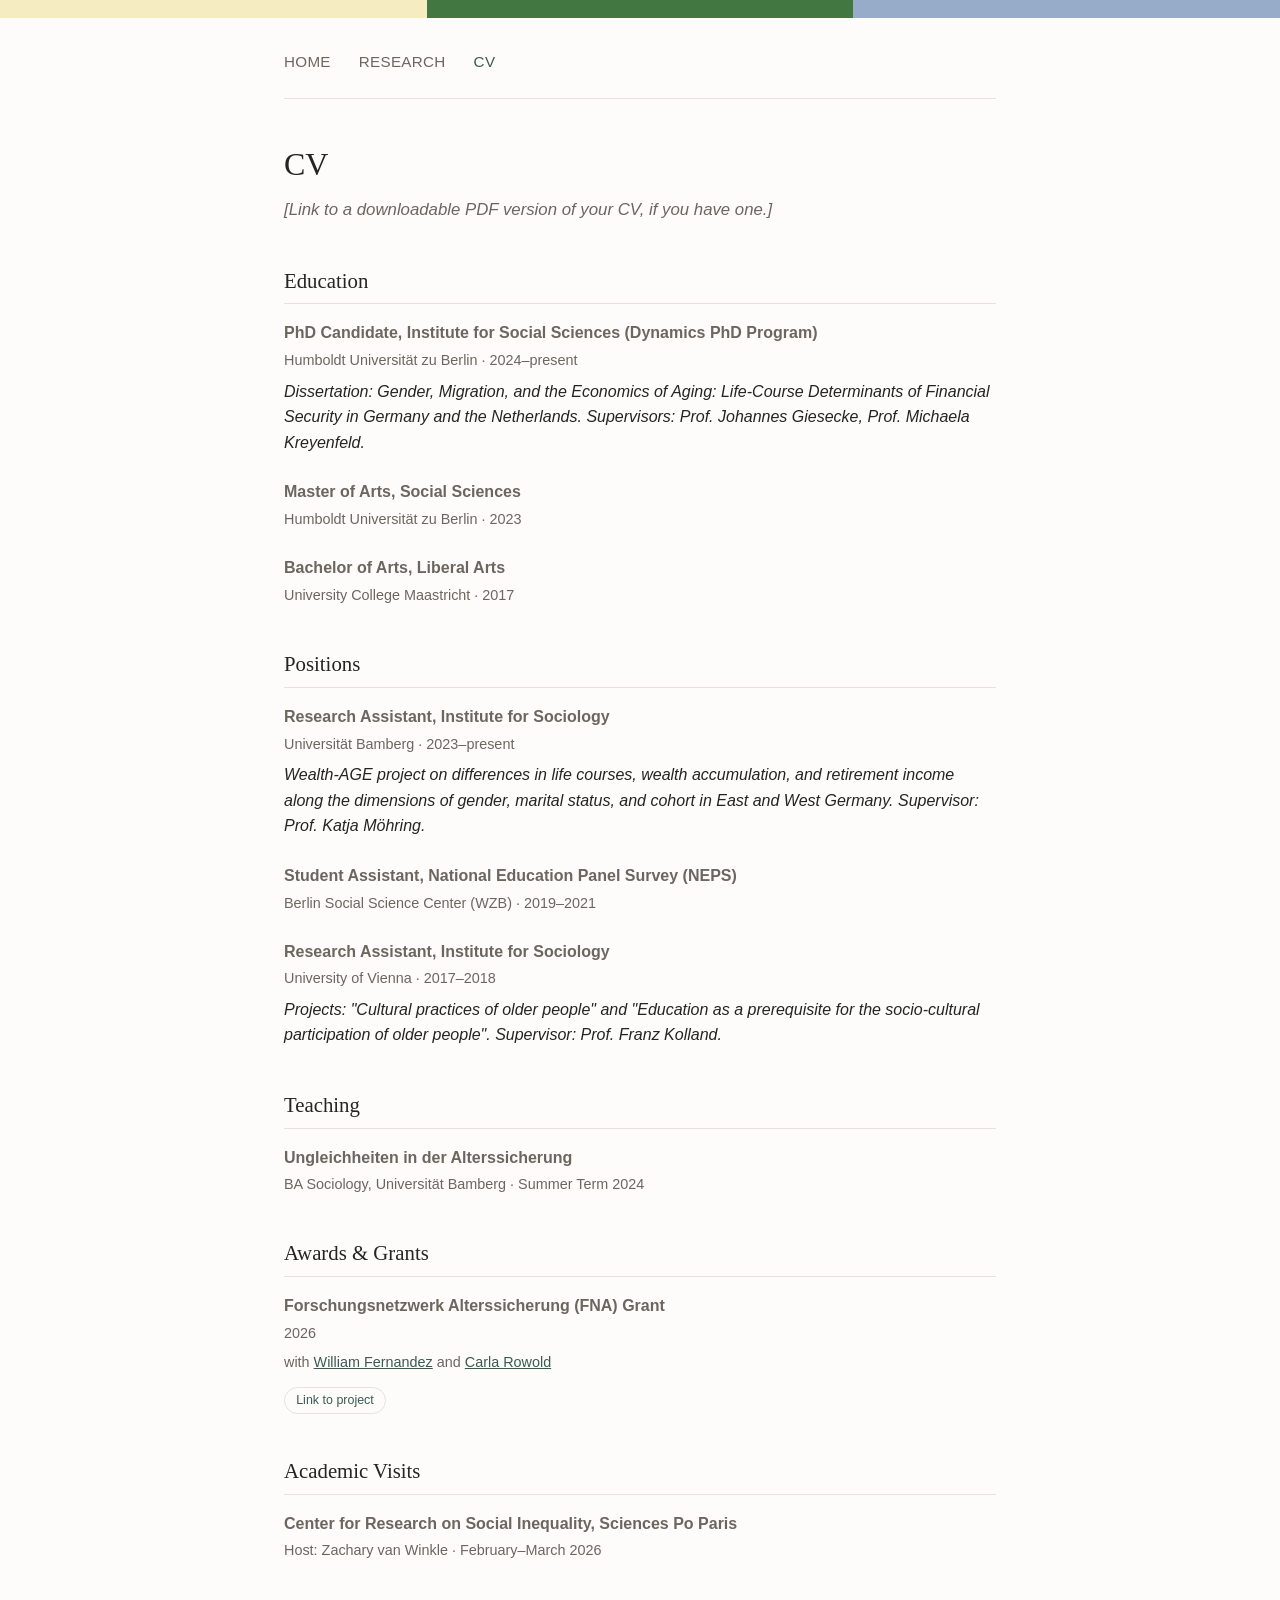
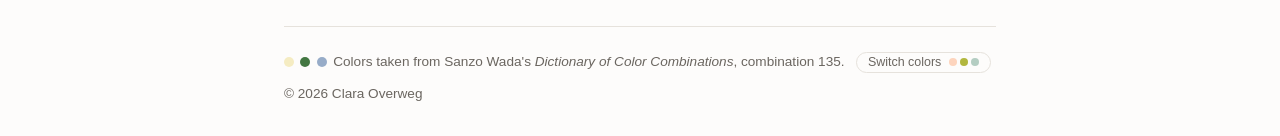
==== cv.html @ e72cbc89 "Populate CV page with education, positions, teaching, and grants Fills in the Education and Position" ====
<!DOCTYPE html>
<html lang="en">
<head>
  <meta charset="UTF-8">
  <meta name="viewport" content="width=device-width, initial-scale=1.0">
  <title>CV · Clara Overweg</title>
  <link rel="stylesheet" href="style.css">
  <script src="script.js"></script>
</head>
<body>
  <div class="color-stripe"><span></span><span></span><span></span></div>
  <div class="page">
    <nav>
      <a href="index.html">Home</a>
      <a href="research.html">Research</a>
      <a href="cv.html" class="active">CV</a>
    </nav>

    <h1>CV</h1>
    <p class="tagline placeholder">[Link to a downloadable PDF version of your CV, if you have one.]</p>

    <section>
      <h2>Education</h2>
      <div class="entry">
        <p class="entry-title">PhD Candidate, Institute for Social Sciences (Dynamics PhD Program)</p>
        <p class="entry-meta">Humboldt Universität zu Berlin · 2024–present</p>
        <p class="entry-abstract">Dissertation: Gender, Migration, and the Economics of Aging: Life-Course Determinants of Financial Security in Germany and the Netherlands. Supervisors: Prof. Johannes Giesecke, Prof. Michaela Kreyenfeld.</p>
      </div>
      <div class="entry">
        <p class="entry-title">Master of Arts, Social Sciences</p>
        <p class="entry-meta">Humboldt Universität zu Berlin · 2023</p>
      </div>
      <div class="entry">
        <p class="entry-title">Bachelor of Arts, Liberal Arts</p>
        <p class="entry-meta">University College Maastricht · 2017</p>
      </div>
    </section>

    <section>
      <h2>Positions</h2>
      <div class="entry">
        <p class="entry-title">Research Assistant, Institute for Sociology</p>
        <p class="entry-meta">Universität Bamberg · 2023–present</p>
        <p class="entry-abstract">Wealth-AGE project on differences in life courses, wealth accumulation, and retirement income along the dimensions of gender, marital status, and cohort in East and West Germany. Supervisor: Prof. Katja Möhring.</p>
      </div>
      <div class="entry">
        <p class="entry-title">Student Assistant, National Education Panel Survey (NEPS)</p>
        <p class="entry-meta">Berlin Social Science Center (WZB) · 2019–2021</p>
      </div>
      <div class="entry">
        <p class="entry-title">Research Assistant, Institute for Sociology</p>
        <p class="entry-meta">University of Vienna · 2017–2018</p>
        <p class="entry-abstract">Projects: "Cultural practices of older people" and "Education as a prerequisite for the socio-cultural participation of older people". Supervisor: Prof. Franz Kolland.</p>
      </div>
    </section>

    <section>
      <h2>Teaching</h2>
      <div class="entry">
        <p class="entry-title">Ungleichheiten in der Alterssicherung</p>
        <p class="entry-meta">BA Sociology, Universität Bamberg · Summer Term 2024</p>
      </div>
    </section>

    <section>
      <h2>Awards & Grants</h2>
      <div class="entry">
        <p class="entry-title">Forschungsnetzwerk Alterssicherung (FNA) Grant</p>
        <p class="entry-meta">2026</p>
        <p class="entry-authors">with <a href="https://william-fernandez.com/">William Fernandez</a> and <a href="https://crowold.github.io/">Carla Rowold</a></p>
        <a href="https://www.fna-rv.de/DE/Inhalt/04_Projekte/04-01_Laufende_Projekte/laufende_Projekte/FNA-P-2026-03_Witwenschaft" class="paper-link" target="_blank" rel="noopener">Link to project</a>
      </div>
    </section>

    <section>
      <h2>Academic Visits</h2>
      <div class="entry">
        <p class="entry-title">Center for Research on Social Inequality, Sciences Po Paris</p>
        <p class="entry-meta">Host: Zachary van Winkle · February–March 2026</p>
      </div>
    </section>

    <footer>
      <div class="palette-credit">
        <span class="swatch"></span>
        <span class="swatch"></span>
        <span class="swatch"></span>
        <span id="palette-caption">Colors taken from Sanzo Wada's <em>Dictionary of Color Combinations</em>, combination 147.</span>
        <button type="button" id="switch-color-btn" class="color-switch-btn">
          Switch colors
          <span class="btn-preview">
            <span class="btn-preview-dot"></span>
            <span class="btn-preview-dot"></span>
            <span class="btn-preview-dot"></span>
          </span>
        </button>
      </div>
      &copy; 2026 Clara Overweg
    </footer>
  </div>
</body>
</html>
---- style.css ----
:root {
  --bg: #fdfcfb;
  --text: #262421;
  --muted: #6b6660;
  --accent: #3a5a52;
  --border: #e6e2dc;
  --max-width: 760px;
  --palette-1: #f27291;
  --palette-2: #82241f;
  --palette-3: #b5decc;
  --preview-1: #f27291;
  --preview-2: #82241f;
  --preview-3: #b5decc;
}

* {
  box-sizing: border-box;
}

body {
  margin: 0;
  padding: 0;
  background: var(--bg);
  color: var(--text);
  font-family: -apple-system, BlinkMacSystemFont, "Segoe UI", Helvetica, Arial, sans-serif;
  line-height: 1.6;
}

.color-stripe {
  display: flex;
  height: 18px;
}

.color-stripe span {
  flex: 1;
}

.color-stripe span:nth-child(1) { background: var(--palette-1); }
.color-stripe span:nth-child(2) { background: var(--palette-2); }
.color-stripe span:nth-child(3) { background: var(--palette-3); }

.page {
  max-width: var(--max-width);
  margin: 0 auto;
  padding: 0 1.5rem;
}

nav {
  display: flex;
  gap: 1.75rem;
  padding: 2rem 0 1.5rem;
  border-bottom: 1px solid var(--border);
  margin-bottom: 2.5rem;
}

nav a {
  position: relative;
  color: var(--muted);
  text-decoration: none;
  font-size: 0.95rem;
  letter-spacing: 0.02em;
  text-transform: uppercase;
}

nav a:hover,
nav a.active {
  color: var(--accent);
}

nav a::before {
  content: "";
  position: absolute;
  top: -2px;
  left: 50%;
  width: 10px;
  height: 10px;
  border-radius: 50%;
  opacity: 0;
  transform: translate(-50%, 0) scale(0.5);
  pointer-events: none;
}

nav a:nth-child(1)::before { background: var(--palette-1); }
nav a:nth-child(2)::before { background: var(--palette-2); }
nav a:nth-child(3)::before { background: var(--palette-3); }

nav a:hover::before {
  animation: nav-bounce 0.6s cubic-bezier(0.28, 0.84, 0.42, 1) forwards;
}

@keyframes nav-bounce {
  0% {
    opacity: 0;
    transform: translate(-50%, 0) scale(0.5);
  }
  40% {
    opacity: 1;
    transform: translate(-50%, -20px) scale(1.05);
  }
  65% {
    transform: translate(-50%, -8px) scale(0.95);
  }
  85% {
    transform: translate(-50%, -14px) scale(1.02);
  }
  100% {
    opacity: 1;
    transform: translate(-50%, -11px) scale(1);
  }
}

h1, h2, h3 {
  font-family: Georgia, "Times New Roman", serif;
  font-weight: normal;
  color: var(--text);
}

h1 {
  font-size: 2rem;
  margin: 0 0 0.4rem;
}

h2 {
  font-size: 1.3rem;
  margin: 2.5rem 0 1rem;
  padding-bottom: 0.4rem;
  border-bottom: 1px solid var(--border);
}

.tagline {
  color: var(--muted);
  margin: 0 0 1.5rem;
  font-size: 1.05rem;
}

a {
  color: var(--accent);
}

.profile {
  display: flex;
  gap: 2.5rem;
  align-items: flex-start;
  margin-bottom: 2rem;
}

.profile-left {
  flex: 0 0 180px;
  display: flex;
  flex-direction: column;
  align-items: center;
  text-align: center;
}

.profile-photo {
  width: 180px;
  height: 180px;
  object-fit: cover;
  object-position: center 30%;
  border-radius: 50%;
  border: 1px solid var(--border);
}

.social-links {
  display: flex;
  flex-direction: column;
  gap: 0.6rem;
  margin-top: 1.25rem;
  width: 100%;
}

.social-links a,
.social-links .social-item {
  display: flex;
  align-items: center;
  gap: 0.55rem;
  justify-content: center;
  color: var(--muted);
  text-decoration: none;
  font-size: 0.9rem;
}

.social-links a:hover {
  color: var(--accent);
}

.social-links svg {
  width: 16px;
  height: 16px;
  flex-shrink: 0;
  fill: currentColor;
}

.profile-right {
  flex: 1;
  min-width: 0;
}

section p {
  margin: 0 0 1rem;
}

.entry {
  margin-bottom: 1.5rem;
}

.entry-title {
  display: block;
  font-weight: 600;
  color: var(--muted);
  margin: 0 0 0.2rem;
}

.entry-meta {
  color: var(--muted);
  font-size: 0.9rem;
  margin: 0 0 0.4rem;
}

.entry-authors {
  display: block;
  color: var(--muted);
  font-weight: normal;
  font-style: normal;
  font-size: 0.9rem;
  margin: 0 0 0.2rem;
}

.entry-authors a {
  text-decoration: underline;
}

.entry-abstract {
  font-style: italic;
}

.placeholder {
  color: var(--muted);
  font-style: italic;
}

footer {
  margin: 4rem 0 2rem;
  padding-top: 1.5rem;
  border-top: 1px solid var(--border);
  color: var(--muted);
  font-size: 0.85rem;
}

.palette-credit {
  display: flex;
  flex-wrap: wrap;
  align-items: center;
  gap: 0.4rem;
  row-gap: 0.4rem;
  margin-bottom: 0.6rem;
}

.palette-credit .swatch {
  width: 10px;
  height: 10px;
  border-radius: 50%;
  display: inline-block;
}

.palette-credit .swatch:nth-child(1) { background: var(--palette-1); }
.palette-credit .swatch:nth-child(2) { background: var(--palette-2); }
.palette-credit .swatch:nth-child(3) { background: var(--palette-3); }

.color-switch-btn {
  display: inline-flex;
  align-items: center;
  gap: 0.45rem;
  margin-left: 0.3rem;
  background: none;
  border: 1px solid var(--border);
  border-radius: 999px;
  padding: 0.15rem 0.7rem;
  font-size: 0.78rem;
  font-family: inherit;
  color: var(--muted);
  cursor: pointer;
}

.color-switch-btn:hover {
  color: var(--accent);
  border-color: var(--accent);
}

.btn-preview {
  display: inline-flex;
  gap: 3px;
}

.btn-preview-dot {
  width: 8px;
  height: 8px;
  border-radius: 50%;
  display: inline-block;
}

.btn-preview-dot:nth-child(1) { background: var(--preview-1); }
.btn-preview-dot:nth-child(2) { background: var(--preview-2); }
.btn-preview-dot:nth-child(3) { background: var(--preview-3); }

.paper-link {
  display: inline-block;
  margin-top: 0.6rem;
  padding: 0.15rem 0.7rem;
  border: 1px solid var(--border);
  border-radius: 999px;
  font-size: 0.78rem;
  text-decoration: none;
}

.paper-link:hover {
  color: var(--accent);
  border-color: var(--accent);
}

.pub-entry summary {
  display: flex;
  align-items: flex-start;
  gap: 0.6rem;
  cursor: pointer;
  list-style: none;
}

.pub-entry summary::-webkit-details-marker {
  display: none;
}

.pub-entry .entry-heading {
  display: flex;
  flex-direction: column;
}

.pub-entry .entry-arrow {
  margin-top: 0.4rem;
  width: 0;
  height: 0;
  border-top: 5px solid transparent;
  border-bottom: 5px solid transparent;
  border-left: 7px solid var(--palette-2);
  flex-shrink: 0;
  transition: transform 0.2s ease;
}

.pub-entry[open] .entry-arrow {
  transform: rotate(90deg);
}

.pub-entry .entry-abstract {
  margin: 0.75rem 0 0 1.15rem;
}

@media (max-width: 560px) {
  .profile {
    flex-direction: column;
    align-items: center;
  }

  .profile-left {
    flex: none;
  }
}
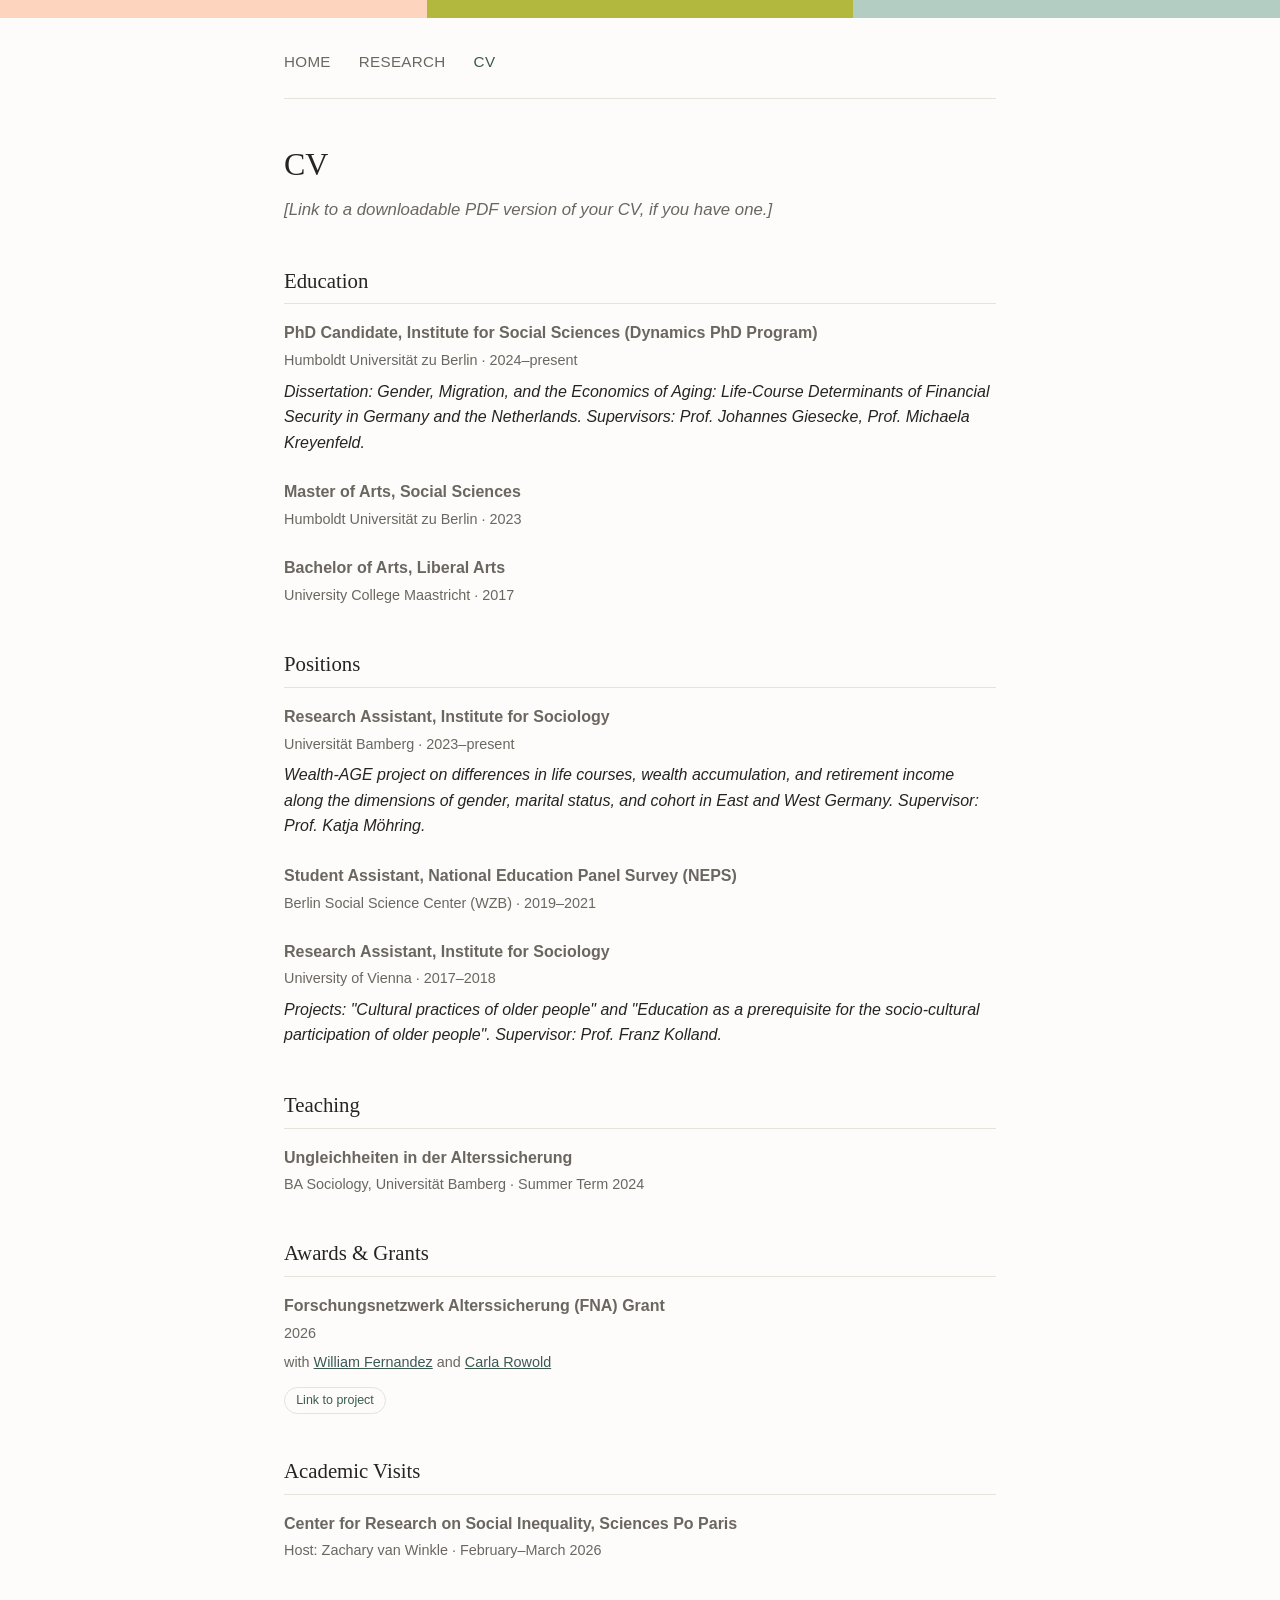
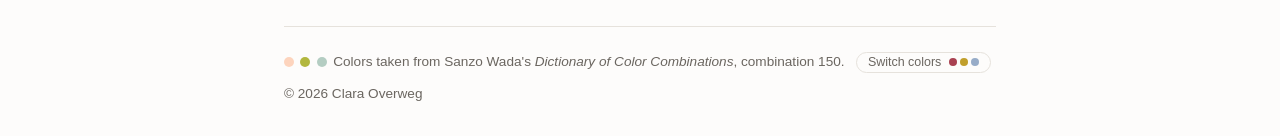
==== commit 67e3171a: "Fix Bluesky icon, add ORCID, and add SEO metadata Replaces the malformed Bluesky icon path with a we" ====
--- a/cv.html
+++ b/cv.html
@@ -3,7 +3,17 @@
 <head>
   <meta charset="UTF-8">
   <meta name="viewport" content="width=device-width, initial-scale=1.0">
-  <title>CV · Clara Overweg</title>
+  <title>CV — Clara Overweg</title>
+  <meta name="description" content="CV of Clara Overweg, PhD student in Sociology at Humboldt University of Berlin: education, academic positions, teaching, publications, and grants. Lebenslauf von Clara Overweg.">
+  <link rel="canonical" href="https://claraoverweg.github.io/cv.html">
+
+  <meta property="og:title" content="CV — Clara Overweg">
+  <meta property="og:description" content="Education, academic positions, teaching, publications, and grants.">
+  <meta property="og:image" content="https://claraoverweg.github.io/assets/profile.jpg">
+  <meta property="og:url" content="https://claraoverweg.github.io/cv.html">
+  <meta property="og:type" content="website">
+  <meta name="twitter:card" content="summary_large_image">
+
   <link rel="stylesheet" href="style.css">
   <script src="script.js"></script>
 </head>
--- a/style.css
+++ b/style.css
@@ -145,7 +145,7 @@
 }
 
 .profile-left {
-  flex: 0 0 180px;
+  flex: 0 0 260px;
   display: flex;
   flex-direction: column;
   align-items: center;
@@ -178,6 +178,7 @@
   color: var(--muted);
   text-decoration: none;
   font-size: 0.9rem;
+  white-space: nowrap;
 }
 
 .social-links a:hover {
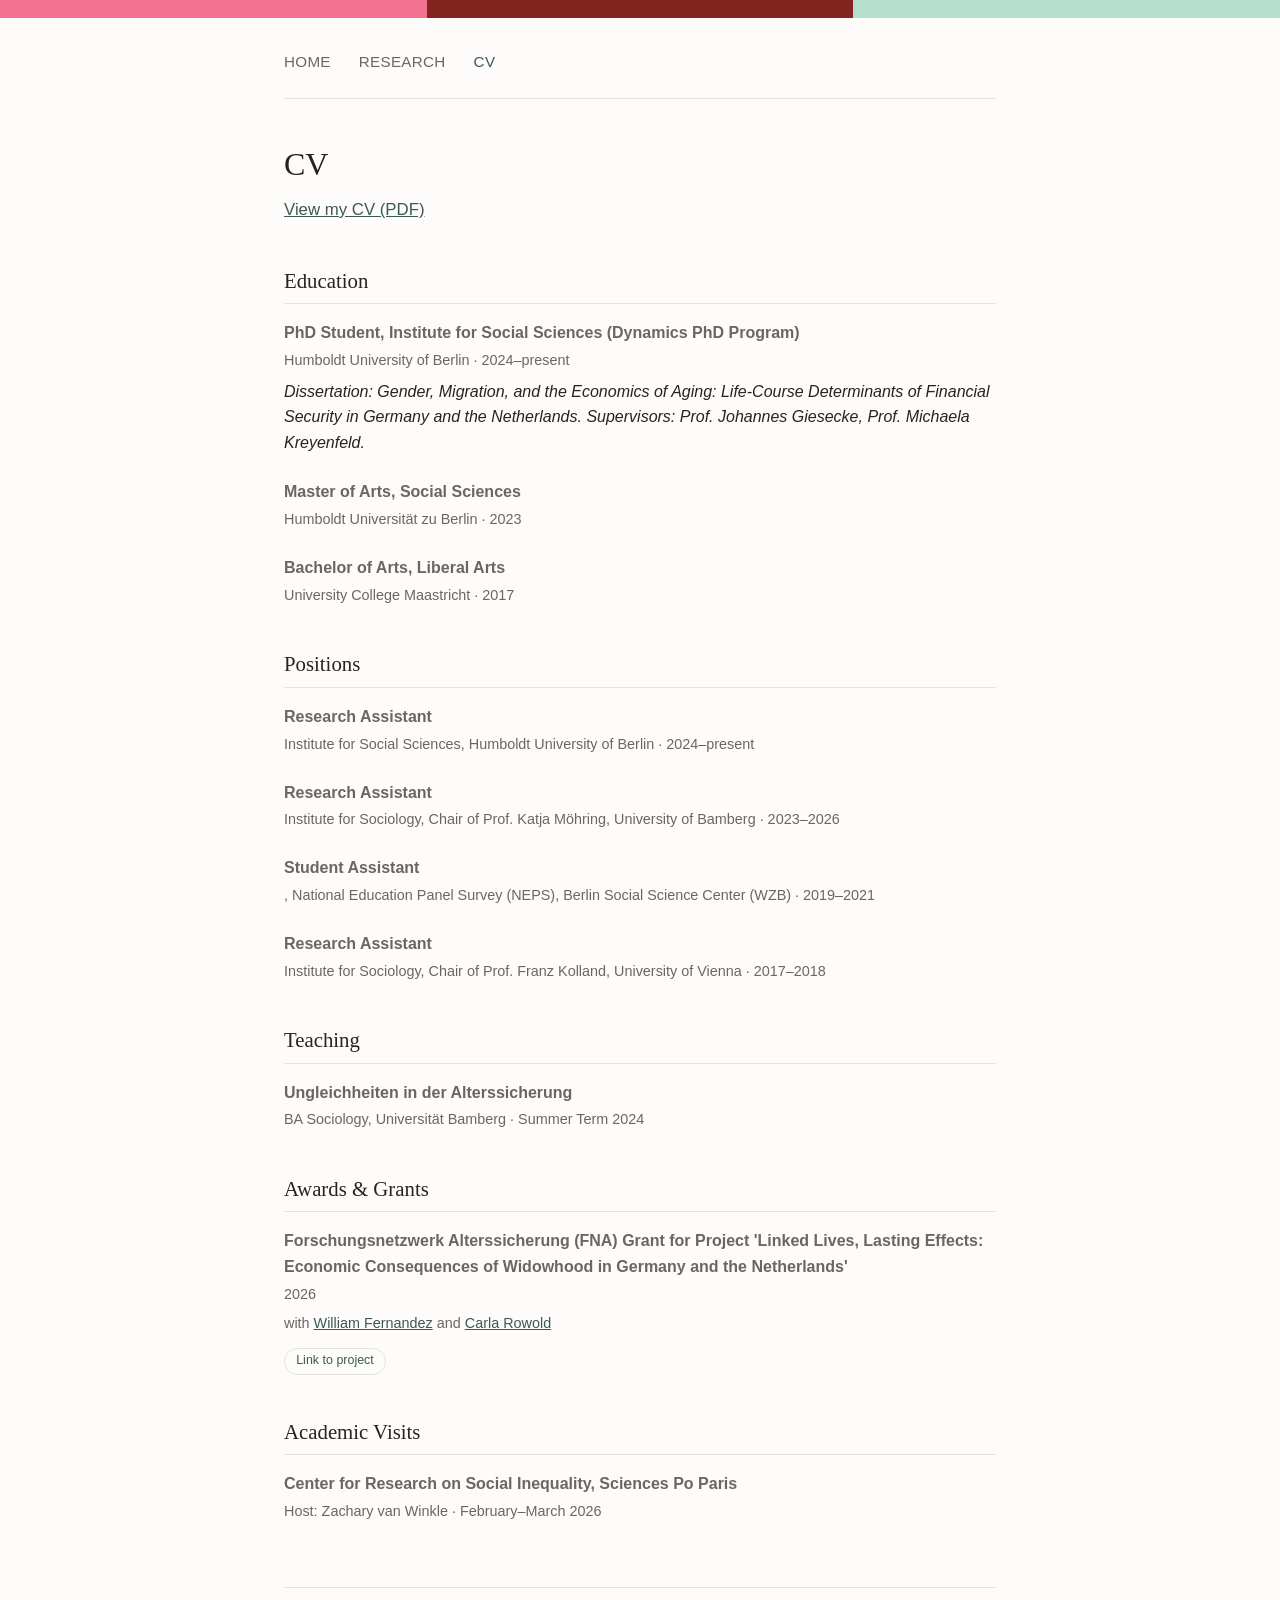
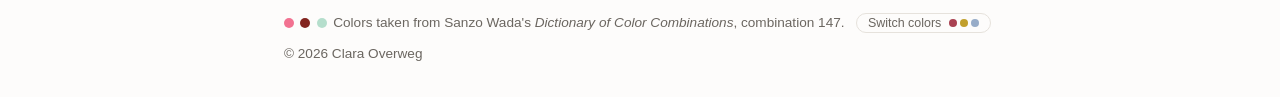
==== commit fb8d0a86: "Update cv.html" ====
--- a/cv.html
+++ b/cv.html
@@ -27,13 +27,15 @@
     </nav>
 
     <h1>CV</h1>
-    <p class="tagline placeholder">[Link to a downloadable PDF version of your CV, if you have one.]</p>
+<p class="tagline">
+  <a href="cv.pdf" target="_blank" rel="noopener">View my CV (PDF)</a>
+</p>
 
     <section>
       <h2>Education</h2>
       <div class="entry">
-        <p class="entry-title">PhD Candidate, Institute for Social Sciences (Dynamics PhD Program)</p>
-        <p class="entry-meta">Humboldt Universität zu Berlin · 2024–present</p>
+        <p class="entry-title">PhD Student, Institute for Social Sciences (Dynamics PhD Program)</p>
+        <p class="entry-meta">Humboldt University of Berlin · 2024–present</p>
         <p class="entry-abstract">Dissertation: Gender, Migration, and the Economics of Aging: Life-Course Determinants of Financial Security in Germany and the Netherlands. Supervisors: Prof. Johannes Giesecke, Prof. Michaela Kreyenfeld.</p>
       </div>
       <div class="entry">
@@ -49,18 +51,18 @@
     <section>
       <h2>Positions</h2>
       <div class="entry">
-        <p class="entry-title">Research Assistant, Institute for Sociology</p>
-        <p class="entry-meta">Universität Bamberg · 2023–present</p>
-        <p class="entry-abstract">Wealth-AGE project on differences in life courses, wealth accumulation, and retirement income along the dimensions of gender, marital status, and cohort in East and West Germany. Supervisor: Prof. Katja Möhring.</p>
+        <p class="entry-title">Research Assistant</p>
+        <p class="entry-meta">Institute for Social Sciences, Humboldt University of Berlin · 2024–present</p>      </div>
+      <div class="entry">
+        <p class="entry-title">Research Assistant</p>
+        <p class="entry-meta">Institute for Sociology, Chair of Prof. Katja Möhring, University of Bamberg · 2023–2026</p>      </div>
+      <div class="entry">
+        <p class="entry-title">Student Assistant</p>
+        <p class="entry-meta">, National Education Panel Survey (NEPS), Berlin Social Science Center (WZB) · 2019–2021</p>
       </div>
       <div class="entry">
-        <p class="entry-title">Student Assistant, National Education Panel Survey (NEPS)</p>
-        <p class="entry-meta">Berlin Social Science Center (WZB) · 2019–2021</p>
-      </div>
-      <div class="entry">
-        <p class="entry-title">Research Assistant, Institute for Sociology</p>
-        <p class="entry-meta">University of Vienna · 2017–2018</p>
-        <p class="entry-abstract">Projects: "Cultural practices of older people" and "Education as a prerequisite for the socio-cultural participation of older people". Supervisor: Prof. Franz Kolland.</p>
+        <p class="entry-title">Research Assistant</p>
+        <p class="entry-meta">Institute for Sociology, Chair of Prof. Franz Kolland, University of Vienna · 2017–2018</p>
       </div>
     </section>
 
@@ -75,7 +77,7 @@
     <section>
       <h2>Awards & Grants</h2>
       <div class="entry">
-        <p class="entry-title">Forschungsnetzwerk Alterssicherung (FNA) Grant</p>
+        <p class="entry-title">Forschungsnetzwerk Alterssicherung (FNA) Grant for Project 'Linked Lives, Lasting Effects: Economic Consequences of Widowhood in Germany and the Netherlands'</p>
         <p class="entry-meta">2026</p>
         <p class="entry-authors">with <a href="https://william-fernandez.com/">William Fernandez</a> and <a href="https://crowold.github.io/">Carla Rowold</a></p>
         <a href="https://www.fna-rv.de/DE/Inhalt/04_Projekte/04-01_Laufende_Projekte/laufende_Projekte/FNA-P-2026-03_Witwenschaft" class="paper-link" target="_blank" rel="noopener">Link to project</a>
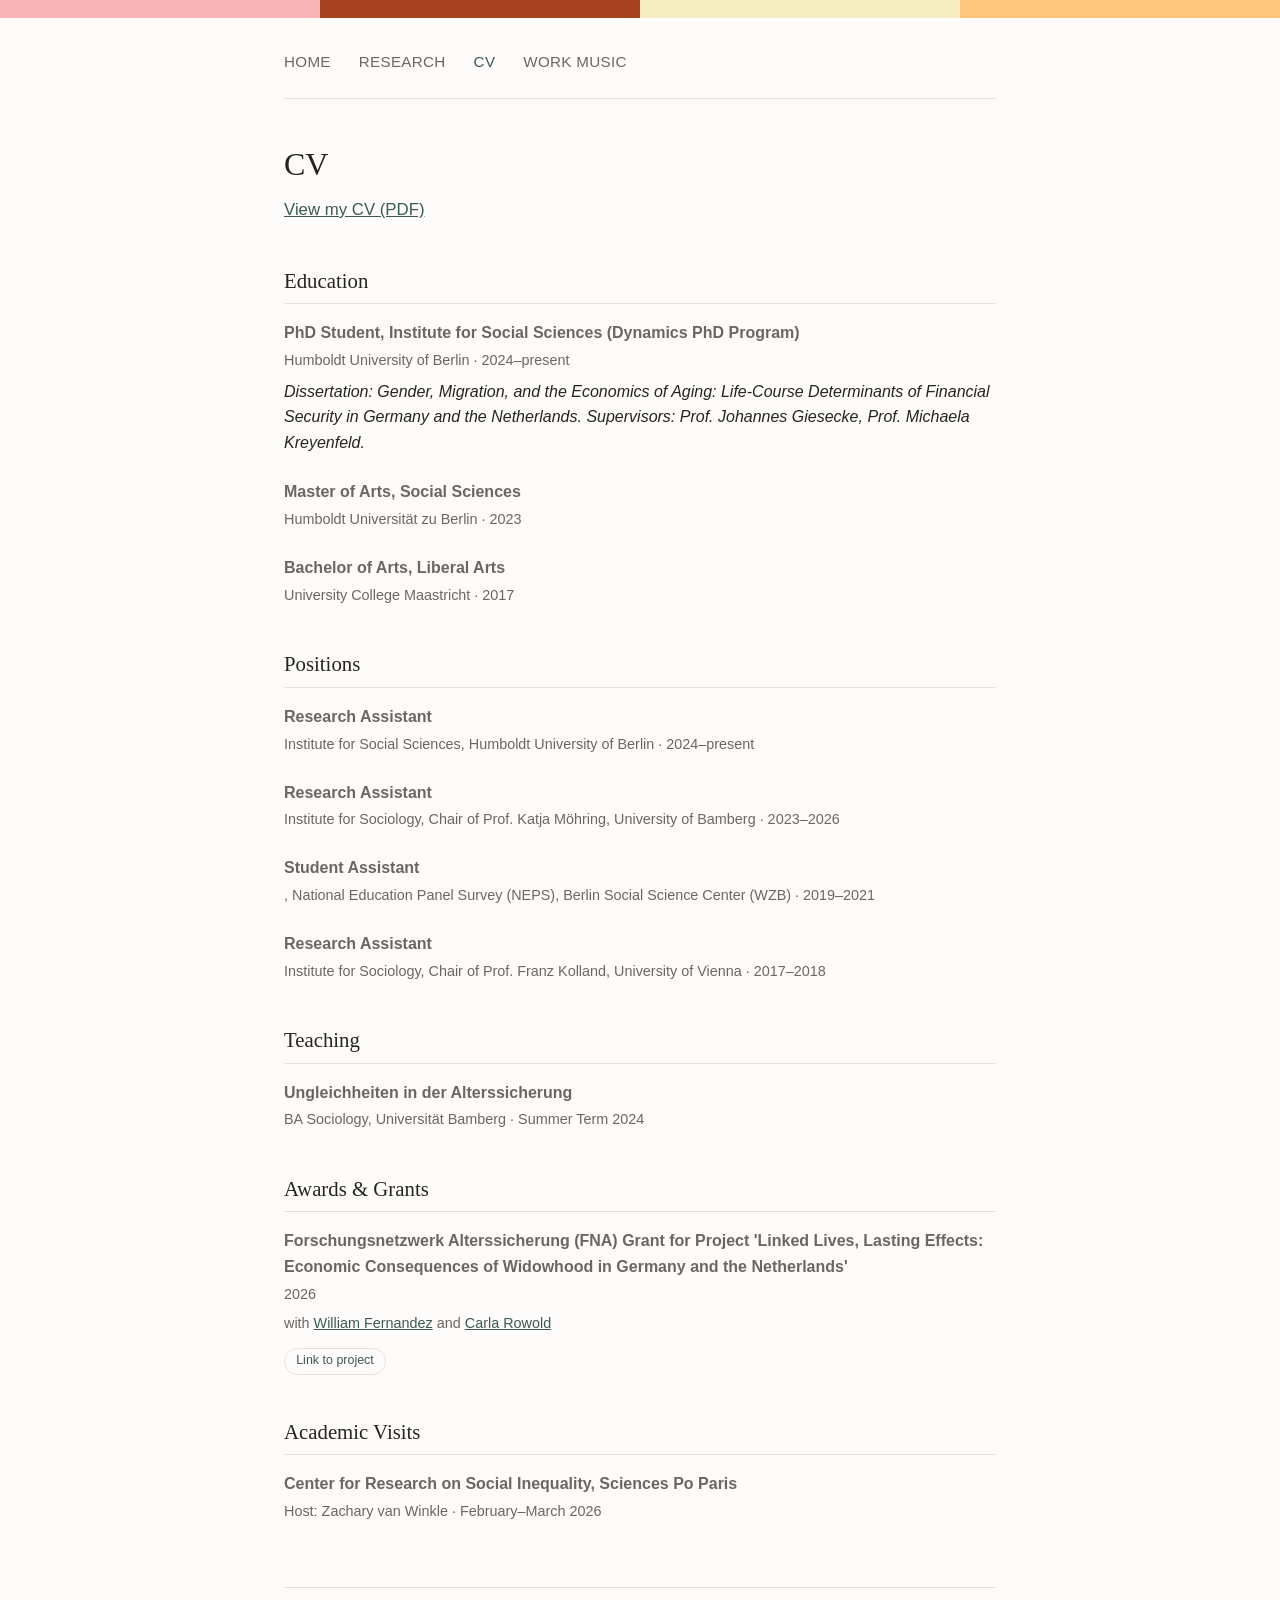
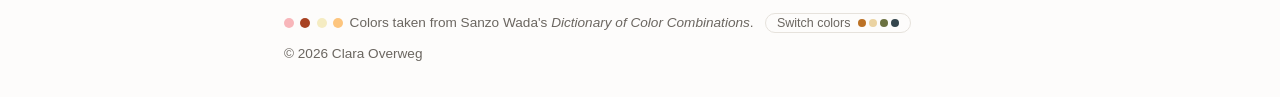
==== commit 1a0831d7: "Add Work Music page and switch to four-color palette system Adds a new Work Music tab with 8 collaps" ====
--- a/cv.html
+++ b/cv.html
@@ -18,12 +18,13 @@
   <script src="script.js"></script>
 </head>
 <body>
-  <div class="color-stripe"><span></span><span></span><span></span></div>
+  <div class="color-stripe"><span></span><span></span><span></span><span></span></div>
   <div class="page">
     <nav>
       <a href="index.html">Home</a>
       <a href="research.html">Research</a>
       <a href="cv.html" class="active">CV</a>
+      <a href="music.html">Work Music</a>
     </nav>
 
     <h1>CV</h1>
@@ -97,10 +98,12 @@
         <span class="swatch"></span>
         <span class="swatch"></span>
         <span class="swatch"></span>
-        <span id="palette-caption">Colors taken from Sanzo Wada's <em>Dictionary of Color Combinations</em>, combination 147.</span>
+        <span class="swatch"></span>
+        <span id="palette-caption">Colors taken from Sanzo Wada's <em>Dictionary of Color Combinations</em>.</span>
         <button type="button" id="switch-color-btn" class="color-switch-btn">
           Switch colors
           <span class="btn-preview">
+            <span class="btn-preview-dot"></span>
             <span class="btn-preview-dot"></span>
             <span class="btn-preview-dot"></span>
             <span class="btn-preview-dot"></span>
--- a/style.css
+++ b/style.css
@@ -5,12 +5,14 @@
   --accent: #3a5a52;
   --border: #e6e2dc;
   --max-width: 760px;
-  --palette-1: #f27291;
-  --palette-2: #82241f;
-  --palette-3: #b5decc;
-  --preview-1: #f27291;
-  --preview-2: #82241f;
-  --preview-3: #b5decc;
+  --palette-1: #bb7125;
+  --palette-2: #ebd3a2;
+  --palette-3: #6b7140;
+  --palette-4: #34454c;
+  --preview-1: #bb7125;
+  --preview-2: #ebd3a2;
+  --preview-3: #6b7140;
+  --preview-4: #34454c;
 }
 
 * {
@@ -38,6 +40,7 @@
 .color-stripe span:nth-child(1) { background: var(--palette-1); }
 .color-stripe span:nth-child(2) { background: var(--palette-2); }
 .color-stripe span:nth-child(3) { background: var(--palette-3); }
+.color-stripe span:nth-child(4) { background: var(--palette-4); }
 
 .page {
   max-width: var(--max-width);
@@ -83,6 +86,7 @@
 nav a:nth-child(1)::before { background: var(--palette-1); }
 nav a:nth-child(2)::before { background: var(--palette-2); }
 nav a:nth-child(3)::before { background: var(--palette-3); }
+nav a:nth-child(4)::before { background: var(--palette-4); }
 
 nav a:hover::before {
   animation: nav-bounce 0.6s cubic-bezier(0.28, 0.84, 0.42, 1) forwards;
@@ -267,6 +271,7 @@
 .palette-credit .swatch:nth-child(1) { background: var(--palette-1); }
 .palette-credit .swatch:nth-child(2) { background: var(--palette-2); }
 .palette-credit .swatch:nth-child(3) { background: var(--palette-3); }
+.palette-credit .swatch:nth-child(4) { background: var(--palette-4); }
 
 .color-switch-btn {
   display: inline-flex;
@@ -303,6 +308,7 @@
 .btn-preview-dot:nth-child(1) { background: var(--preview-1); }
 .btn-preview-dot:nth-child(2) { background: var(--preview-2); }
 .btn-preview-dot:nth-child(3) { background: var(--preview-3); }
+.btn-preview-dot:nth-child(4) { background: var(--preview-4); }
 
 .paper-link {
   display: inline-block;
@@ -355,6 +361,33 @@
   margin: 0.75rem 0 0 1.15rem;
 }
 
+.music-entry .entry-arrow {
+  border-left-color: var(--palette-4);
+}
+
+.music-entry .entry-title {
+  flex: 1;
+}
+
+.speaker-btn {
+  display: inline-flex;
+  align-items: center;
+  justify-content: center;
+  flex-shrink: 0;
+  margin-left: auto;
+  color: var(--palette-4);
+}
+
+.speaker-btn svg {
+  width: 18px;
+  height: 18px;
+  fill: currentColor;
+}
+
+.speaker-btn:hover {
+  opacity: 0.7;
+}
+
 @media (max-width: 560px) {
   .profile {
     flex-direction: column;
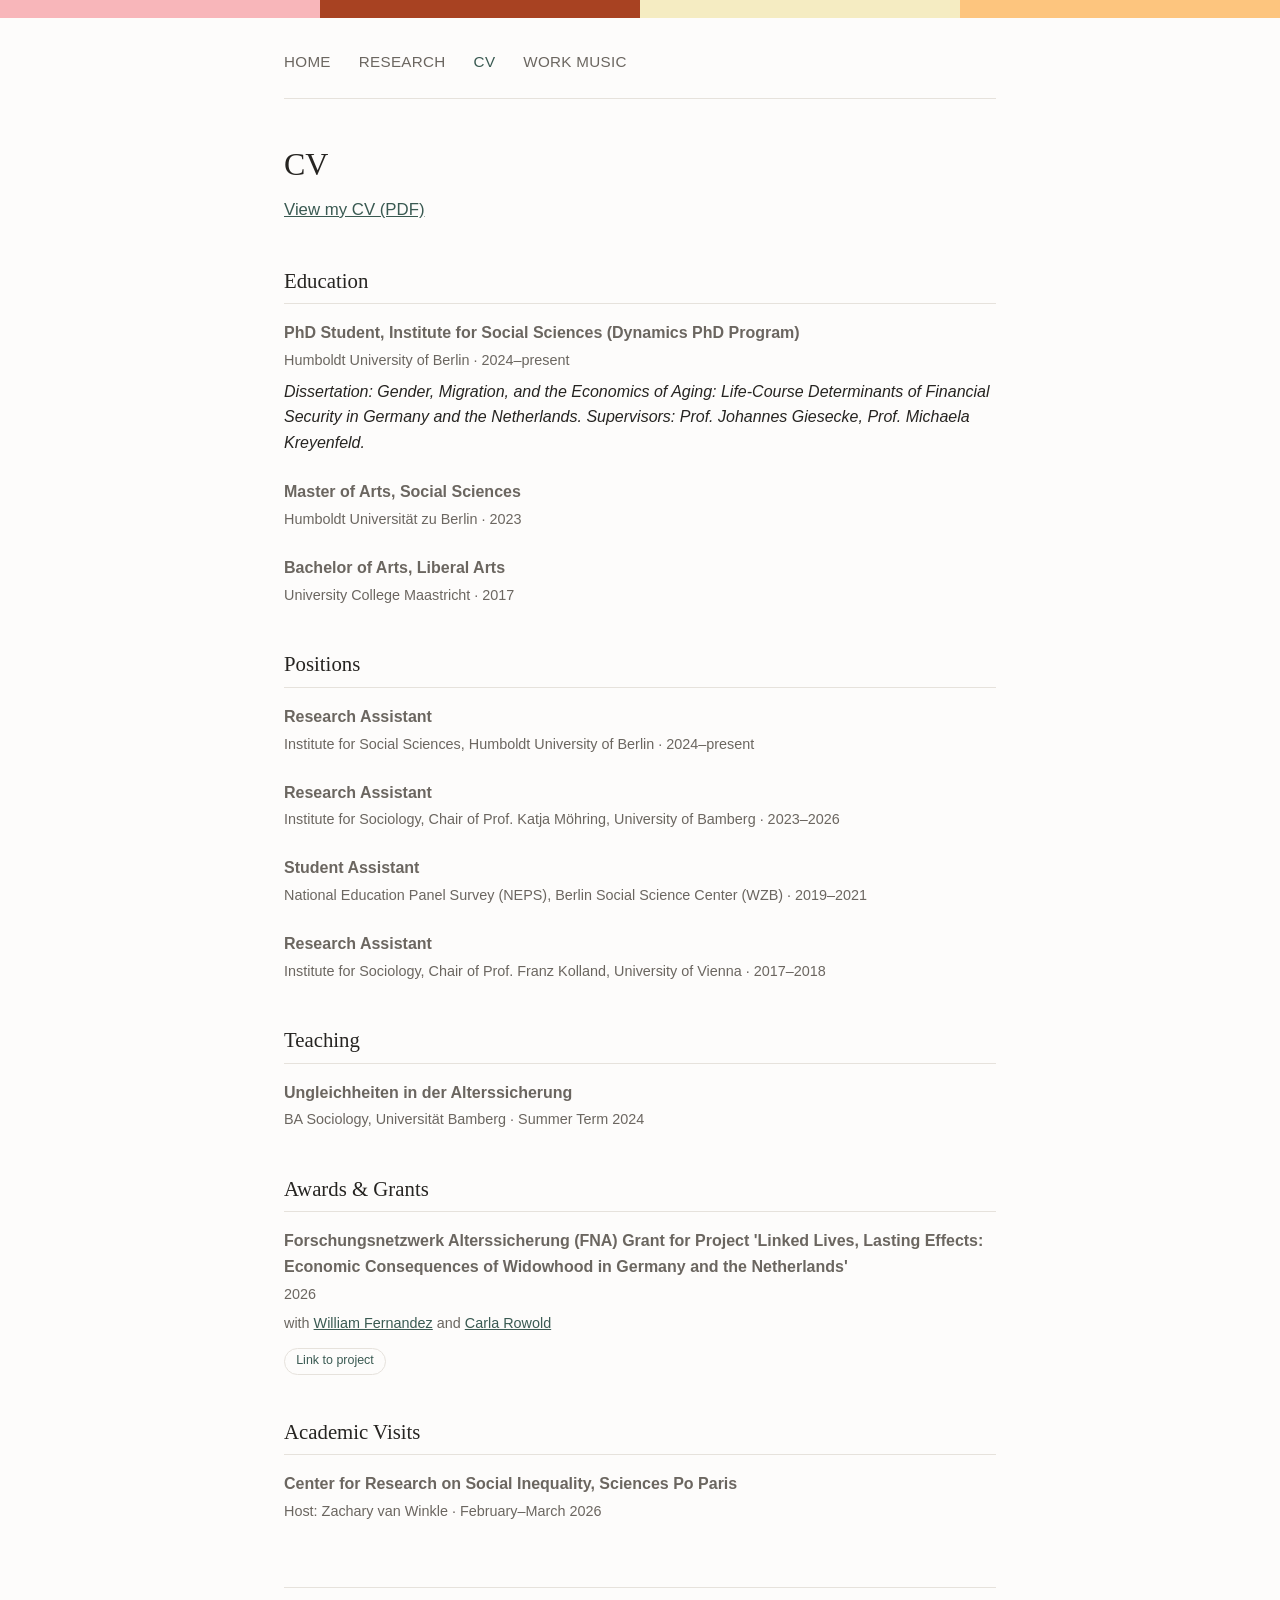
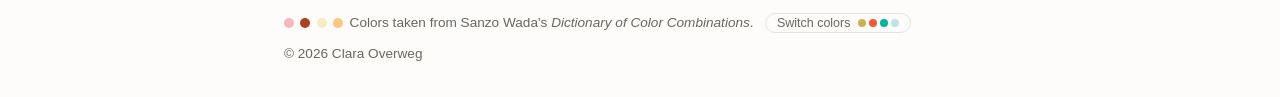
==== commit ceac2127: "Update cv.html" ====
--- a/cv.html
+++ b/cv.html
@@ -59,7 +59,7 @@
         <p class="entry-meta">Institute for Sociology, Chair of Prof. Katja Möhring, University of Bamberg · 2023–2026</p>      </div>
       <div class="entry">
         <p class="entry-title">Student Assistant</p>
-        <p class="entry-meta">, National Education Panel Survey (NEPS), Berlin Social Science Center (WZB) · 2019–2021</p>
+        <p class="entry-meta">National Education Panel Survey (NEPS), Berlin Social Science Center (WZB) · 2019–2021</p>
       </div>
       <div class="entry">
         <p class="entry-title">Research Assistant</p>
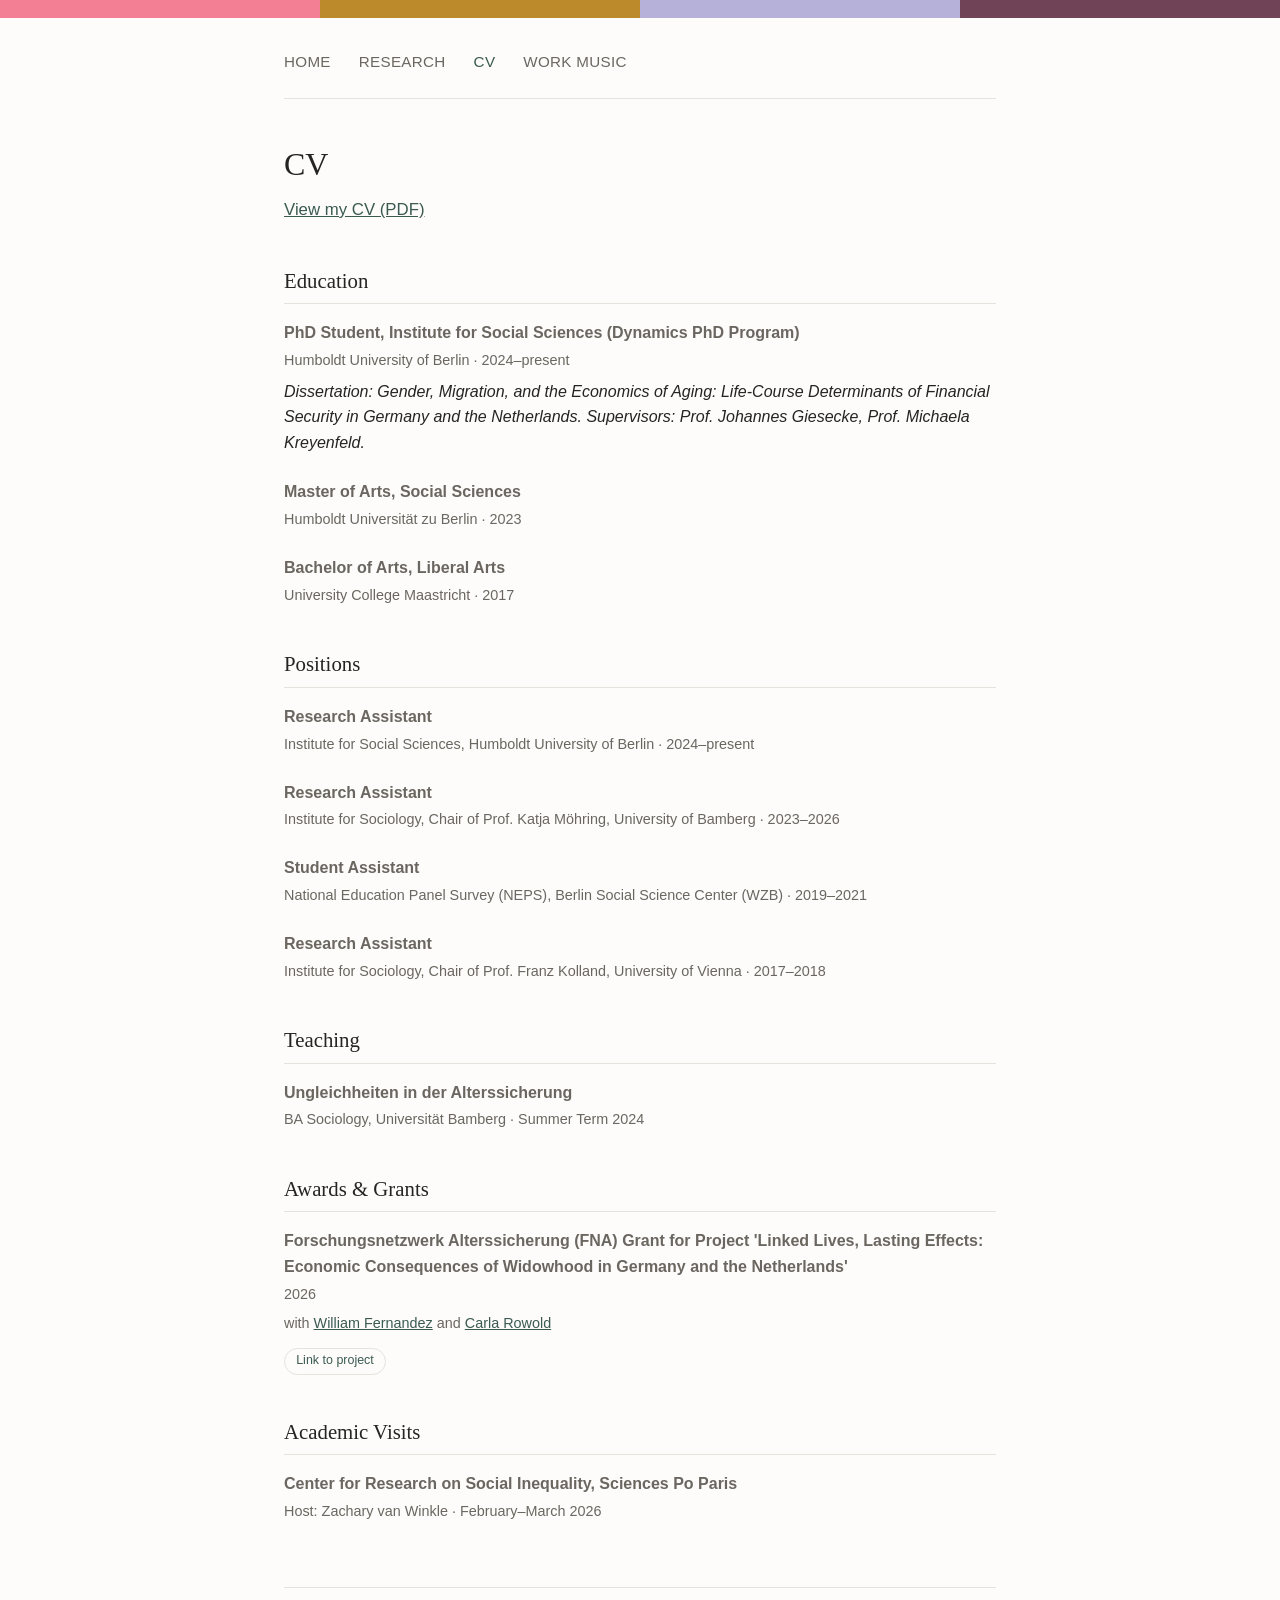
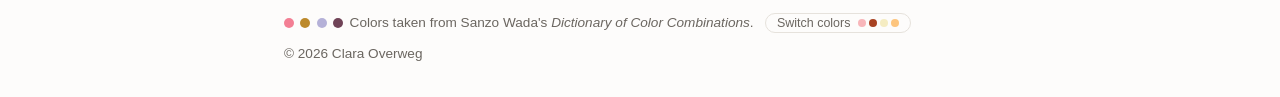
==== commit 5ed013c4: "Update cv.html" ====
--- a/cv.html
+++ b/cv.html
@@ -29,7 +29,7 @@
 
     <h1>CV</h1>
 <p class="tagline">
-  <a href="cv.pdf" target="_blank" rel="noopener">View my CV (PDF)</a>
+  <a href="cv_overweg_clara.pdf" target="_blank" rel="noopener">View my CV (PDF)</a>
 </p>
 
     <section>
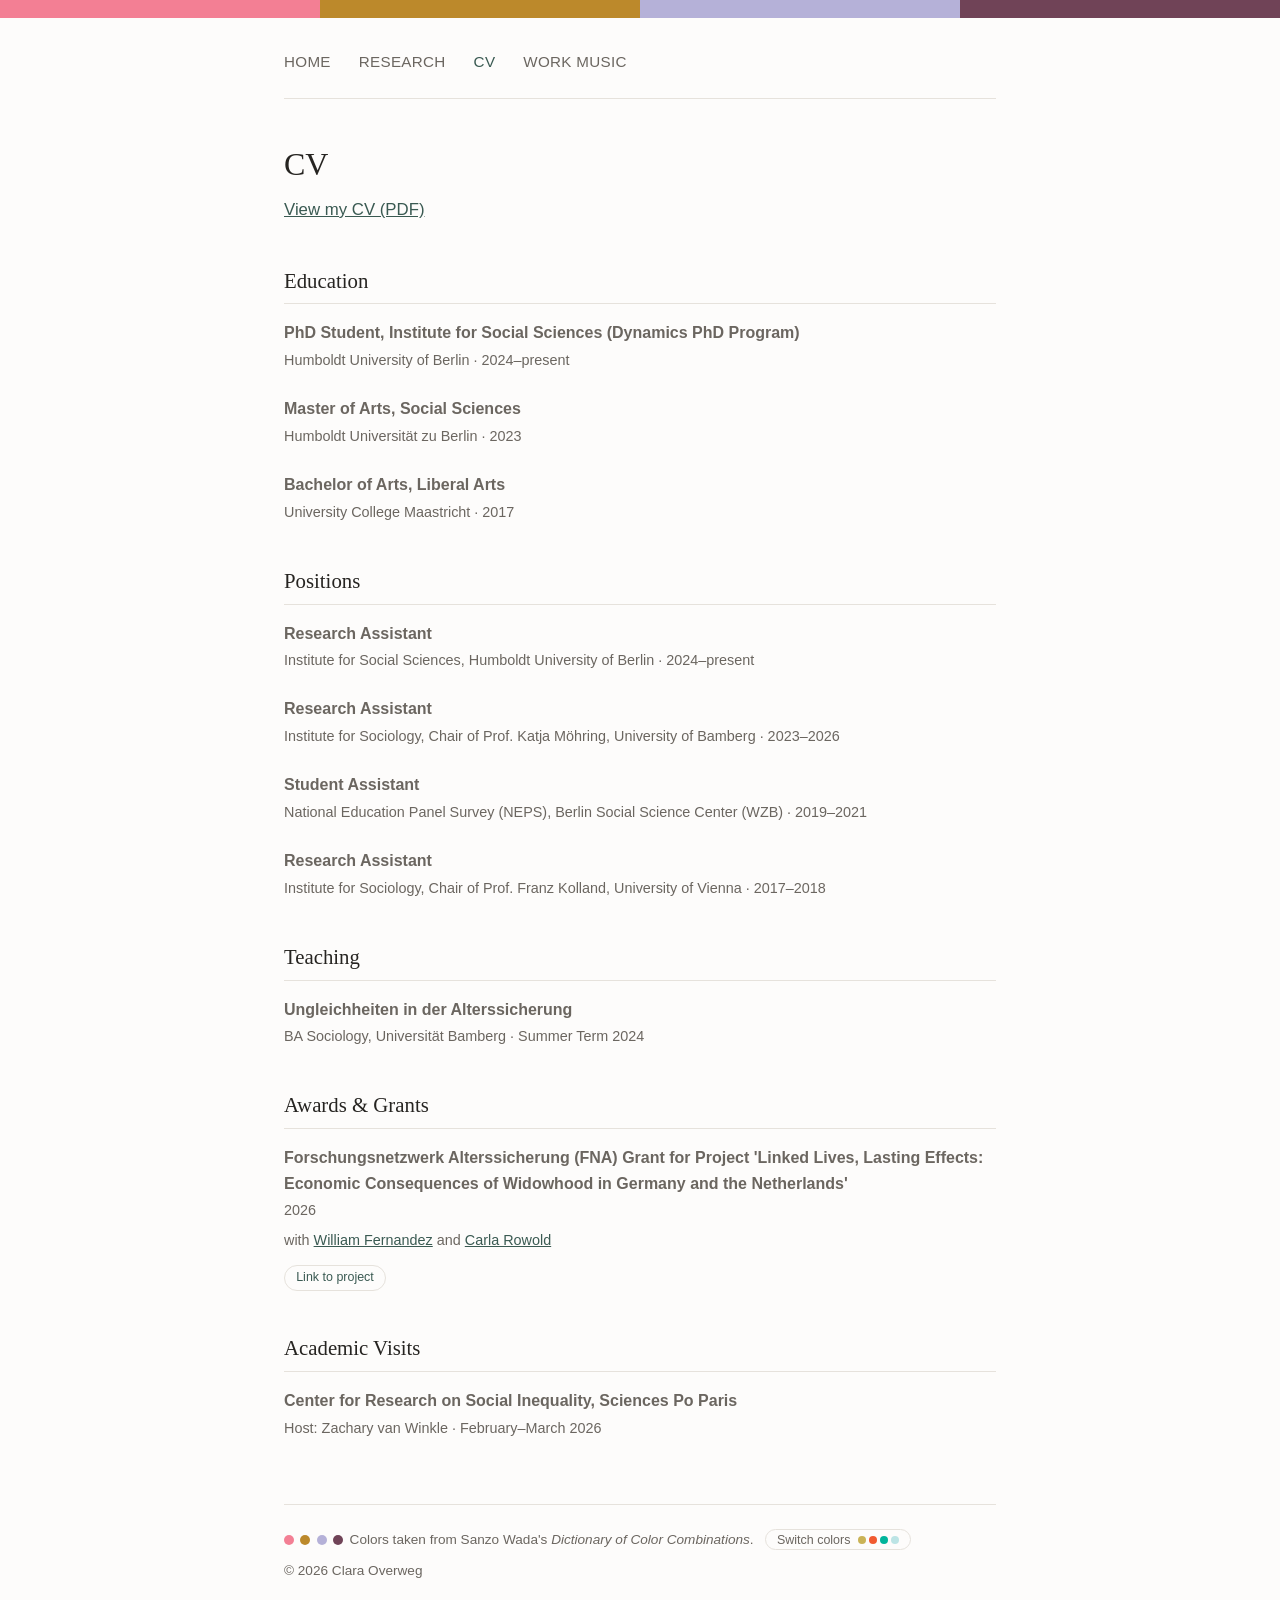
==== commit 750faf78: "Update cv.html" ====
--- a/cv.html
+++ b/cv.html
@@ -37,7 +37,6 @@
       <div class="entry">
         <p class="entry-title">PhD Student, Institute for Social Sciences (Dynamics PhD Program)</p>
         <p class="entry-meta">Humboldt University of Berlin · 2024–present</p>
-        <p class="entry-abstract">Dissertation: Gender, Migration, and the Economics of Aging: Life-Course Determinants of Financial Security in Germany and the Netherlands. Supervisors: Prof. Johannes Giesecke, Prof. Michaela Kreyenfeld.</p>
       </div>
       <div class="entry">
         <p class="entry-title">Master of Arts, Social Sciences</p>
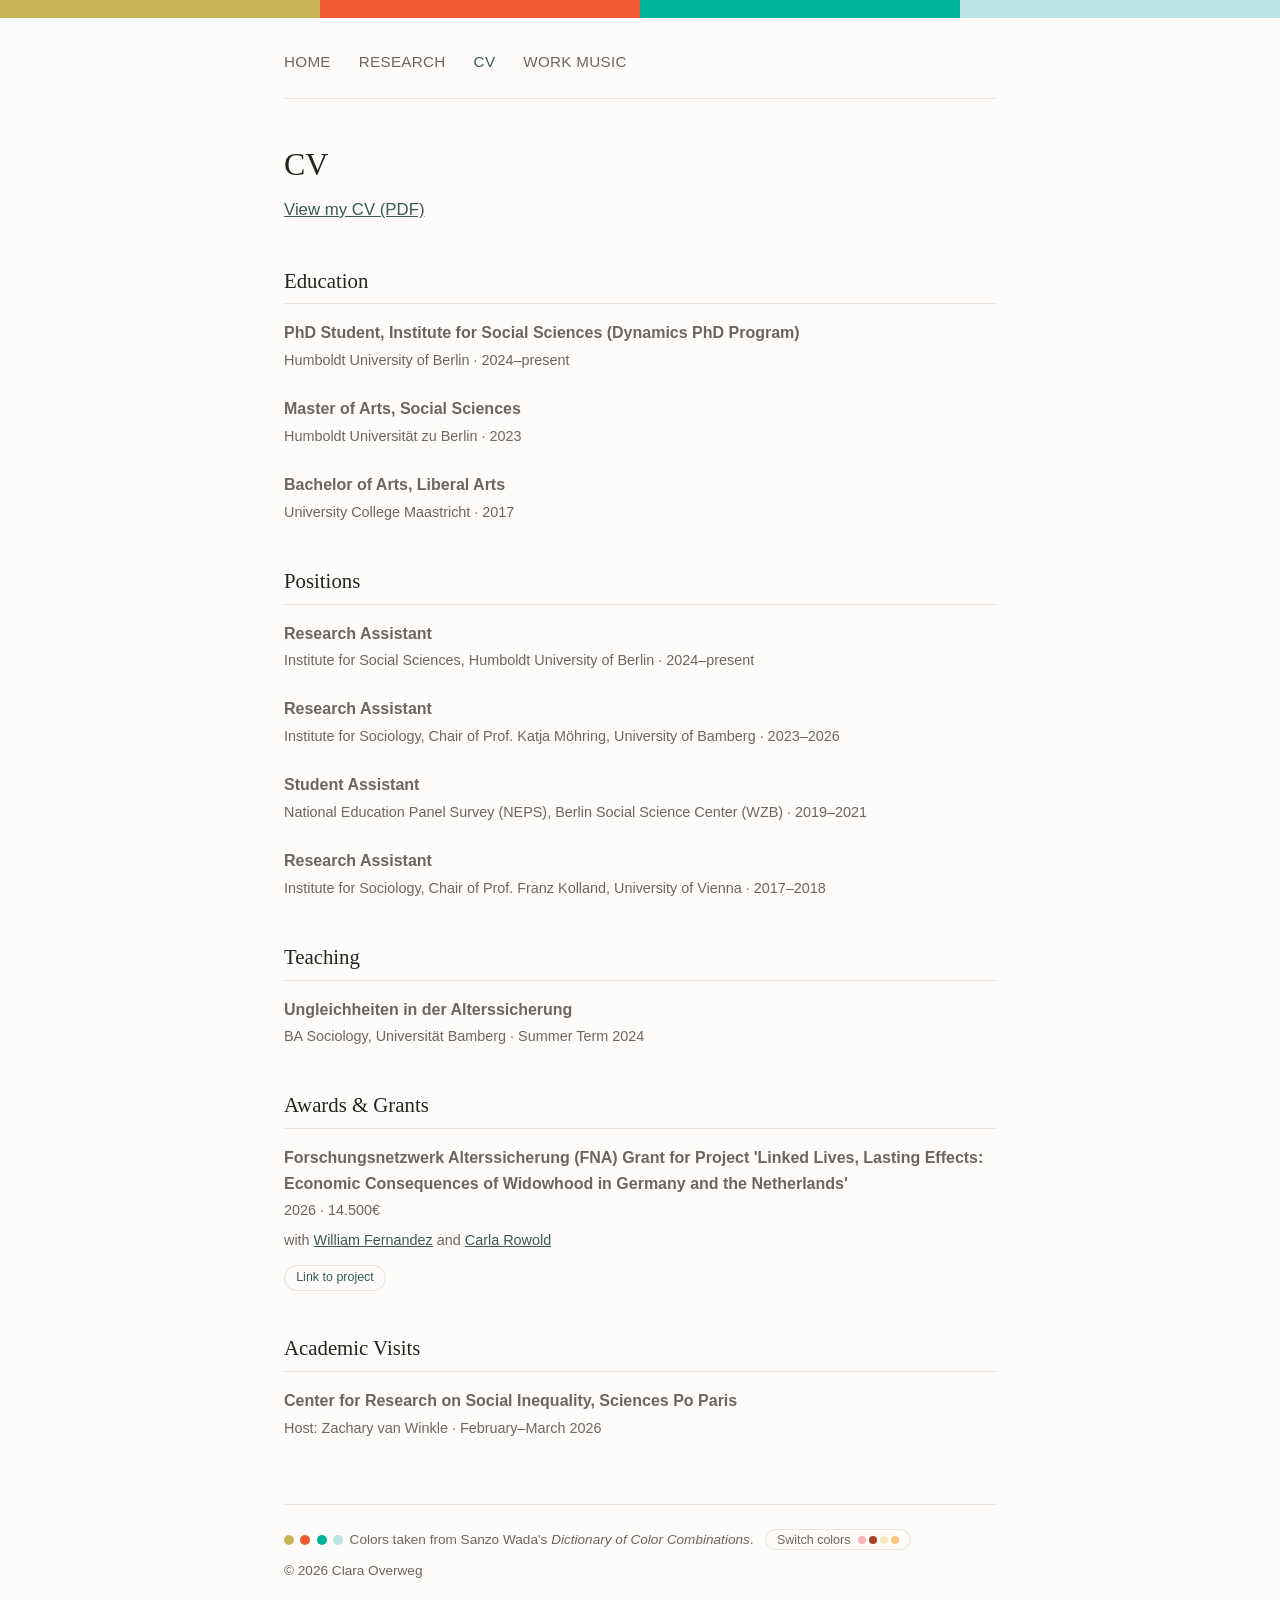
==== commit fb0ff08d: "Update CV, add survivor benefits project, and refresh bio Replaces the CV PDF, adds the grant amount" ====
--- a/cv.html
+++ b/cv.html
@@ -78,9 +78,9 @@
       <h2>Awards & Grants</h2>
       <div class="entry">
         <p class="entry-title">Forschungsnetzwerk Alterssicherung (FNA) Grant for Project 'Linked Lives, Lasting Effects: Economic Consequences of Widowhood in Germany and the Netherlands'</p>
-        <p class="entry-meta">2026</p>
+        <p class="entry-meta">2026 · 14.500€</p>
         <p class="entry-authors">with <a href="https://william-fernandez.com/">William Fernandez</a> and <a href="https://crowold.github.io/">Carla Rowold</a></p>
-        <a href="https://www.fna-rv.de/DE/Inhalt/04_Projekte/04-01_Laufende_Projekte/laufende_Projekte/FNA-P-2026-03_Witwenschaft" class="paper-link" target="_blank" rel="noopener">Link to project</a>
+        <a href="https://www.fna-rv.de/DE/Inhalt/04_Projekte/04-01_Laufende_Projekte/laufende_Projekte/FNA-P-2026-03_Rowold_Witwenschaft" class="paper-link" target="_blank" rel="noopener">Link to project</a>
       </div>
     </section>
 
